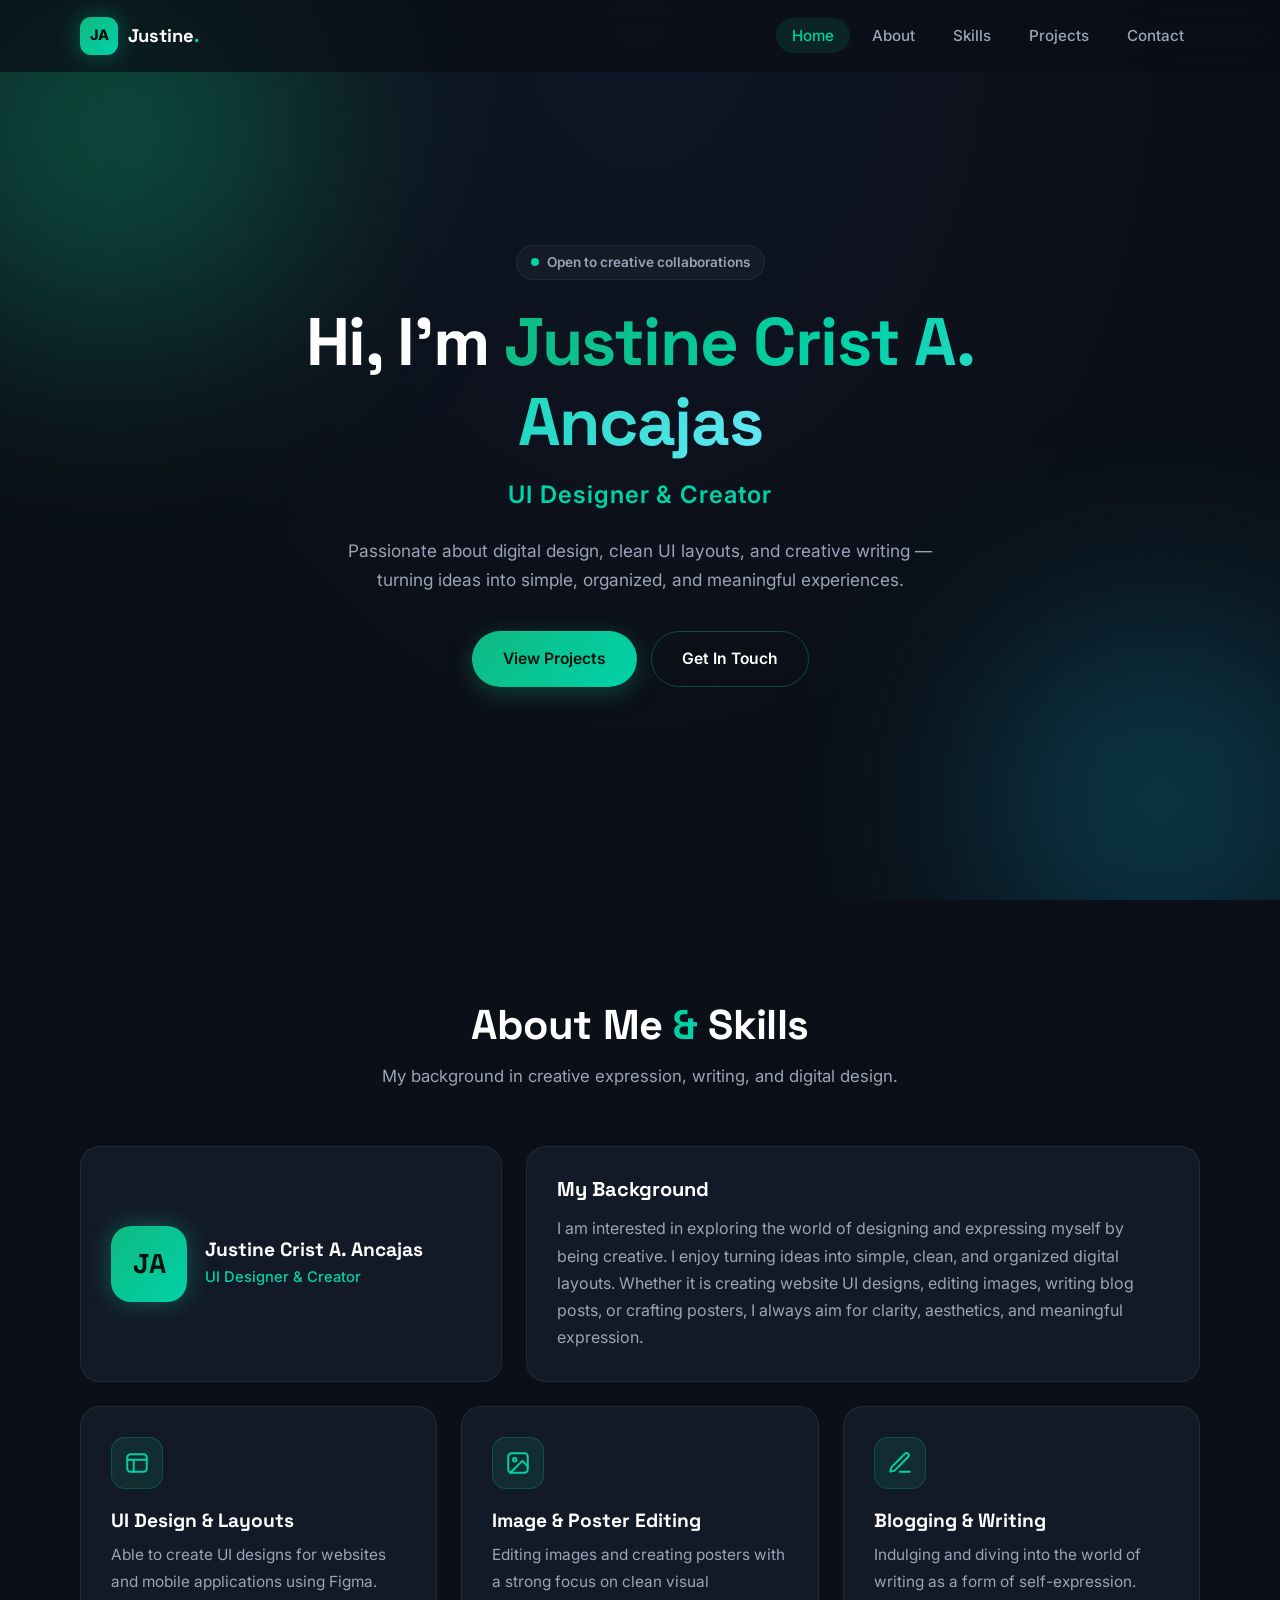
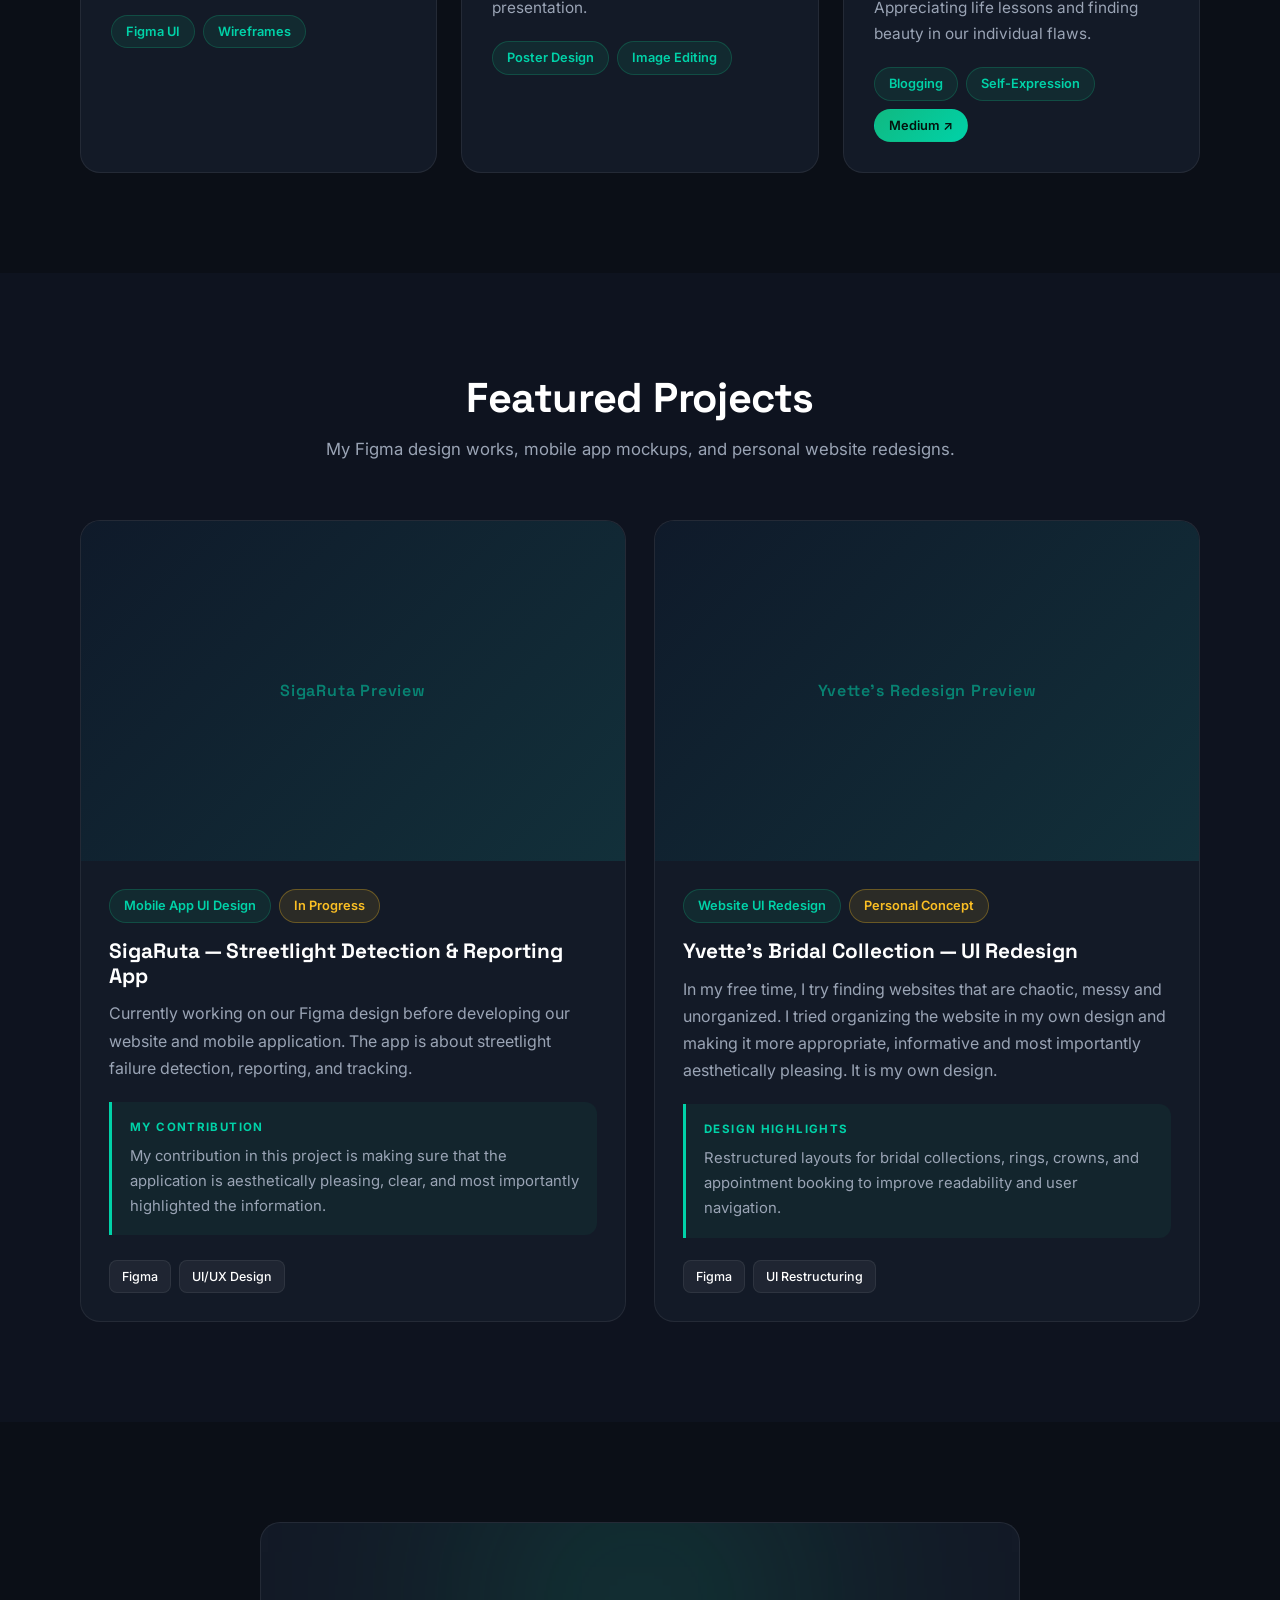
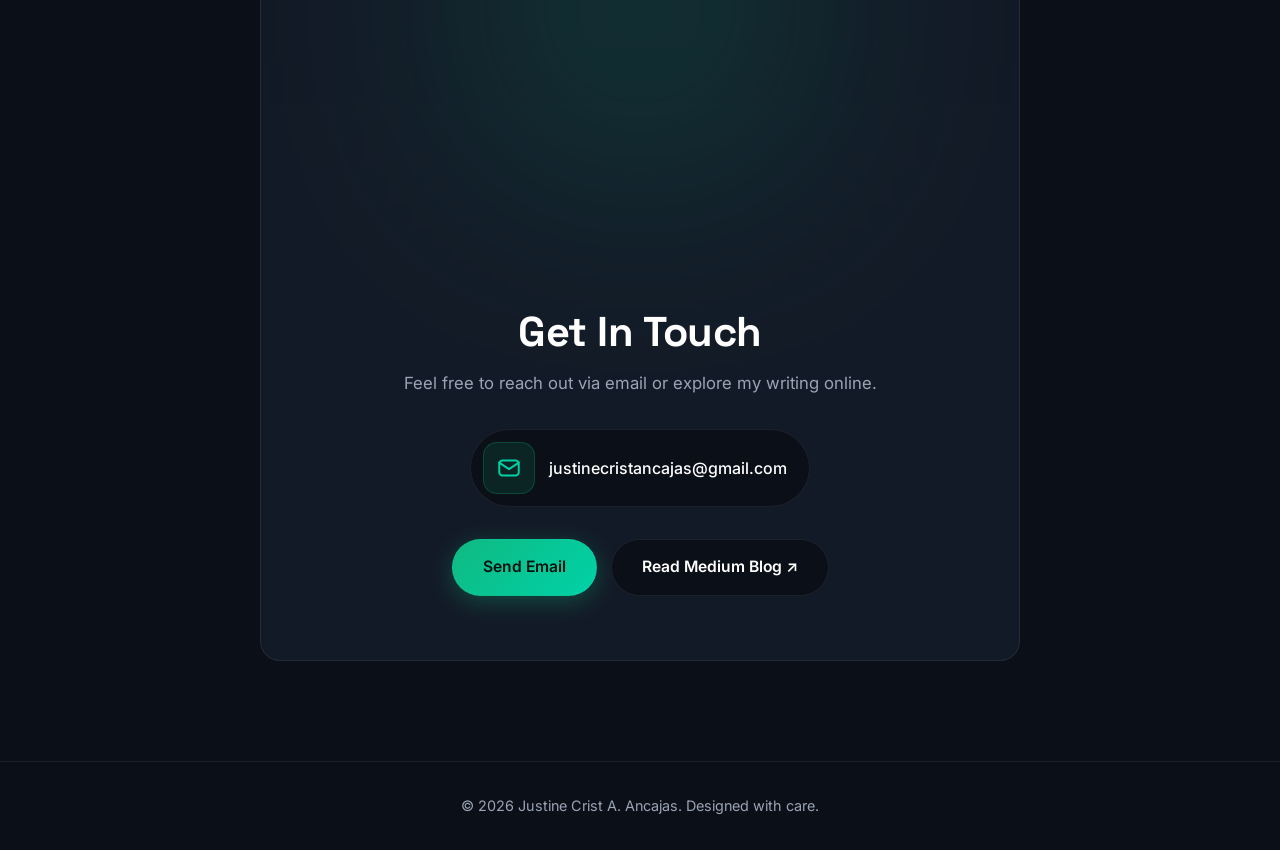
==== index.html @ 1bbfea83 "Add files via upload Initial portfolio upload" ====
<!DOCTYPE html>
<html lang="en">
<head>
  <meta charset="UTF-8" />
  <meta name="viewport" content="width=device-width, initial-scale=1.0" />
  <meta name="description" content="Justine Crist A. Ancajas — UI Designer & Creator. Portfolio of UI designs, poster editing, and creative writing." />
  <meta name="theme-color" content="#0b0f17" />
  <title>Justine Crist A. Ancajas | UI Designer & Creator</title>
  <link rel="preconnect" href="https://fonts.googleapis.com" />
  <link rel="preconnect" href="https://fonts.gstatic.com" crossorigin />
  <link href="https://fonts.googleapis.com/css2?family=Inter:wght@400;500;600;700;800&family=Space+Grotesk:wght@500;700&display=swap" rel="stylesheet" />
  <link rel="stylesheet" href="style.css" />
</head>
<body>

  <!-- ============ NAVIGATION ============ -->
  <header class="navbar" id="navbar">
    <div class="container nav-inner">
      <a href="#home" class="logo" aria-label="Go to home">
        <span class="logo-mark">JA</span>
        <span class="logo-text">Justine<span class="dot">.</span></span>
      </a>

      <button class="nav-toggle" id="navToggle" aria-label="Toggle navigation menu" aria-expanded="false" aria-controls="navMenu">
        <span class="bar"></span>
        <span class="bar"></span>
        <span class="bar"></span>
      </button>

      <nav class="nav-menu" id="navMenu" aria-label="Main navigation">
        <ul>
          <li><a href="#home" class="nav-link active">Home</a></li>
          <li><a href="#about" class="nav-link">About</a></li>
          <li><a href="#skills" class="nav-link">Skills</a></li>
          <li><a href="#projects" class="nav-link">Projects</a></li>
          <li><a href="#contact" class="nav-link">Contact</a></li>
        </ul>
      </nav>
    </div>
  </header>

  <main>

    <!-- ============ HERO ============ -->
    <section class="hero" id="home">
      <div class="hero-glow glow-1"></div>
      <div class="hero-glow glow-2"></div>
      <div class="container hero-inner">
        <span class="pill pill-outline"><span class="pulse"></span> Open to creative collaborations</span>
        <h1 class="hero-title">
          Hi, I'm <span class="gradient-text">Justine Crist A. Ancajas</span>
        </h1>
        <p class="hero-role">UI Designer &amp; Creator</p>
        <p class="hero-tagline">
          Passionate about digital design, clean UI layouts, and creative writing —
          turning ideas into simple, organized, and meaningful experiences.
        </p>
        <div class="hero-actions">
          <a href="#projects" class="btn btn-primary">View Projects</a>
          <a href="#contact" class="btn btn-secondary">Get In Touch</a>
        </div>
      </div>
    </section>

    <!-- ============ ABOUT & SKILLS ============ -->
    <section class="section" id="about">
      <div class="container">
        <div class="section-head">
          <h2 class="section-title">About Me <span class="amp">&amp;</span> Skills</h2>
          <p class="section-subtitle">My background in creative expression, writing, and digital design.</p>
        </div>

        <div class="about-grid">
          <div class="card profile-card">
            <div class="profile-top">
              <div class="avatar" aria-hidden="true">JA</div>
              <div>
                <h3 class="profile-name">Justine Crist A. Ancajas</h3>
                <p class="profile-role">UI Designer &amp; Creator</p>
              </div>
            </div>
          </div>

          <div class="card background-card">
            <h3 class="card-heading">My Background</h3>
            <p>
              I am interested in exploring the world of designing and expressing myself by being creative.
              I enjoy turning ideas into simple, clean, and organized digital layouts. Whether it is creating
              website UI designs, editing images, writing blog posts, or crafting posters, I always aim for
              clarity, aesthetics, and meaningful expression.
            </p>
          </div>
        </div>

        <div class="skills-grid" id="skills">
          <article class="card skill-card">
            <div class="icon-box" aria-hidden="true">
              <svg viewBox="0 0 24 24" fill="none" stroke="currentColor" stroke-width="1.8" stroke-linecap="round" stroke-linejoin="round"><rect x="3" y="4" width="18" height="16" rx="3"/><path d="M3 9h18M9 9v11"/></svg>
            </div>
            <h3>UI Design &amp; Layouts</h3>
            <p>Able to create UI designs for websites and mobile applications using Figma.</p>
            <div class="badges">
              <span class="pill">Figma UI</span>
              <span class="pill">Wireframes</span>
            </div>
          </article>

          <article class="card skill-card">
            <div class="icon-box" aria-hidden="true">
              <svg viewBox="0 0 24 24" fill="none" stroke="currentColor" stroke-width="1.8" stroke-linecap="round" stroke-linejoin="round"><rect x="3" y="3" width="18" height="18" rx="3"/><circle cx="9" cy="9" r="1.6"/><path d="M21 15l-5-5L5 21"/></svg>
            </div>
            <h3>Image &amp; Poster Editing</h3>
            <p>Editing images and creating posters with a strong focus on clean visual presentation.</p>
            <div class="badges">
              <span class="pill">Poster Design</span>
              <span class="pill">Image Editing</span>
            </div>
          </article>

          <article class="card skill-card">
            <div class="icon-box" aria-hidden="true">
              <svg viewBox="0 0 24 24" fill="none" stroke="currentColor" stroke-width="1.8" stroke-linecap="round" stroke-linejoin="round"><path d="M12 20h9"/><path d="M16.5 3.5a2.1 2.1 0 013 3L7 19l-4 1 1-4z"/></svg>
            </div>
            <h3>Blogging &amp; Writing</h3>
            <p>Indulging and diving into the world of writing as a form of self-expression. Appreciating life lessons and finding beauty in our individual flaws.</p>
            <div class="badges">
              <span class="pill">Blogging</span>
              <span class="pill">Self-Expression</span>
              <a href="https://medium.com/" target="_blank" rel="noopener noreferrer" class="pill pill-link">Medium ↗</a>
            </div>
          </article>
        </div>
      </div>
    </section>

    <!-- ============ PROJECTS ============ -->
    <section class="section" id="projects">
      <div class="container">
        <div class="section-head">
          <h2 class="section-title">Featured Projects</h2>
          <p class="section-subtitle">My Figma design works, mobile app mockups, and personal website redesigns.</p>
        </div>

        <div class="projects-grid">

          <article class="card project-card">
            <div class="project-image">
              <img src="C:/WEBSITE/images/siga.jpg" alt="SigaRuta streetlight detection and reporting app preview" loading="lazy" />
              <div class="image-fallback">SigaRuta Preview</div>
            </div>
            <div class="project-body">
              <div class="badges">
                <span class="pill">Mobile App UI Design</span>
                <span class="pill pill-status">In Progress</span>
              </div>
              <h3>SigaRuta — Streetlight Detection &amp; Reporting App</h3>
              <p>Currently working on our Figma design before developing our website and mobile application. The app is about streetlight failure detection, reporting, and tracking.</p>
              <div class="contribution">
                <span class="contribution-label">My Contribution</span>
                <p>My contribution in this project is making sure that the application is aesthetically pleasing, clear, and most importantly highlighted the information.</p>
              </div>
              <div class="tags">
                <span class="tag">Figma</span>
                <span class="tag">UI/UX Design</span>
              </div>
            </div>
          </article>

          <article class="card project-card">
            <div class="project-image">
              <img src="C:/WEBSITE/images/wed.jpg" alt="Yvette's Bridal Collection website redesign preview" loading="lazy" />
              <div class="image-fallback">Yvette's Redesign Preview</div>
            </div>
            <div class="project-body">
              <div class="badges">
                <span class="pill">Website UI Redesign</span>
                <span class="pill pill-status">Personal Concept</span>
              </div>
              <h3>Yvette's Bridal Collection — UI Redesign</h3>
              <p>In my free time, I try finding websites that are chaotic, messy and unorganized. I tried organizing the website in my own design and making it more appropriate, informative and most importantly aesthetically pleasing. It is my own design.</p>
              <div class="contribution">
                <span class="contribution-label">Design Highlights</span>
                <p>Restructured layouts for bridal collections, rings, crowns, and appointment booking to improve readability and user navigation.</p>
              </div>
              <div class="tags">
                <span class="tag">Figma</span>
                <span class="tag">UI Restructuring</span>
              </div>
            </div>
          </article>

        </div>
      </div>
    </section>

    <!-- ============ CONTACT ============ -->
    <section class="section" id="contact">
      <div class="container">
        <div class="card contact-card">
          <div class="contact-glow"></div>
          <h2 class="section-title">Get In Touch</h2>
          <p class="section-subtitle">Feel free to reach out via email or explore my writing online.</p>

          <div class="mail-row">
            <div class="icon-box" aria-hidden="true">
              <svg viewBox="0 0 24 24" fill="none" stroke="currentColor" stroke-width="1.8" stroke-linecap="round" stroke-linejoin="round"><rect x="3" y="5" width="18" height="14" rx="3"/><path d="M3 7l9 6 9-6"/></svg>
            </div>
            <a href="mailto:justinecristancajas@gmail.com" class="mail-address">justinecristancajas@gmail.com</a>
          </div>

          <div class="hero-actions center">
            <a href="mailto:justinecristancajas@gmail.com" class="btn btn-primary">Send Email</a>
            <a href="https://medium.com/" target="_blank" rel="noopener noreferrer" class="btn btn-dark">Read Medium Blog ↗</a>
          </div>
        </div>
      </div>
    </section>

  </main>

  <footer class="footer">
    <div class="container">
      <p>&copy; <span id="year">2026</span> Justine Crist A. Ancajas. Designed with care.</p>
    </div>
  </footer>

  <script src="script.js"></script>
</body>
</html>
---- style.css ----
/* ============ TOKENS ============ */
:root {
  --bg: #0b0f17;
  --bg-alt: #0e131f;
  --card: #131a27;
  --card-hover: #161f30;
  --border: rgba(255, 255, 255, 0.07);
  --border-strong: rgba(16, 185, 129, 0.35);
  --text: #ffffff;
  --muted: #9aa4b5;
  --accent: #10b981;
  --accent-2: #00d2a8;
  --glow: 0 0 24px rgba(0, 210, 168, 0.35);
  --radius: 20px;
  --radius-sm: 12px;
  --nav-h: 72px;
}

/* ============ RESET ============ */
*, *::before, *::after { box-sizing: border-box; }
html { scroll-behavior: smooth; scroll-padding-top: var(--nav-h); }
body {
  margin: 0;
  font-family: "Inter", system-ui, -apple-system, "Segoe UI", sans-serif;
  background: var(--bg);
  color: var(--muted);
  line-height: 1.7;
  -webkit-font-smoothing: antialiased;
  overflow-x: hidden;
}
img { max-width: 100%; display: block; }
a { color: inherit; text-decoration: none; }
ul { list-style: none; margin: 0; padding: 0; }
h1, h2, h3 { color: var(--text); line-height: 1.2; margin: 0; font-family: "Space Grotesk", "Inter", sans-serif; }
p { margin: 0; }
:focus-visible { outline: 2px solid var(--accent-2); outline-offset: 3px; border-radius: 6px; }

.container { width: min(1120px, 92%); margin-inline: auto; }

/* ============ NAVBAR ============ */
.navbar {
  position: fixed; top: 0; left: 0; right: 0;
  height: var(--nav-h);
  z-index: 100;
  background: rgba(11, 15, 23, 0.72);
  backdrop-filter: blur(14px);
  -webkit-backdrop-filter: blur(14px);
  border-bottom: 1px solid transparent;
  transition: border-color 0.3s, background 0.3s;
}
.navbar.scrolled { border-color: var(--border); background: rgba(11, 15, 23, 0.92); }
.nav-inner { height: 100%; display: flex; align-items: center; justify-content: space-between; }

.logo { display: flex; align-items: center; gap: 10px; font-weight: 700; color: var(--text); }
.logo-mark {
  display: grid; place-items: center;
  width: 38px; height: 38px;
  border-radius: 11px;
  background: linear-gradient(135deg, var(--accent), var(--accent-2));
  color: #04120d; font-weight: 800; font-size: 0.9rem;
  box-shadow: var(--glow);
}
.logo-text { font-family: "Space Grotesk", sans-serif; font-size: 1.15rem; }
.logo-text .dot { color: var(--accent-2); }

.nav-menu ul { display: flex; gap: 6px; }
.nav-link {
  position: relative;
  padding: 8px 16px;
  border-radius: 999px;
  font-size: 0.95rem; font-weight: 500;
  color: var(--muted);
  transition: color 0.25s, background 0.25s;
}
.nav-link:hover { color: var(--text); background: rgba(255, 255, 255, 0.05); }
.nav-link.active { color: var(--accent-2); background: rgba(16, 185, 129, 0.12); }

.nav-toggle {
  display: none;
  width: 44px; height: 44px;
  background: var(--card);
  border: 1px solid var(--border);
  border-radius: 12px;
  cursor: pointer;
  flex-direction: column; align-items: center; justify-content: center; gap: 5px;
}
.nav-toggle .bar {
  width: 20px; height: 2px; background: var(--text); border-radius: 2px;
  transition: transform 0.3s, opacity 0.3s;
}
.nav-toggle.open .bar:nth-child(1) { transform: translateY(7px) rotate(45deg); }
.nav-toggle.open .bar:nth-child(2) { opacity: 0; }
.nav-toggle.open .bar:nth-child(3) { transform: translateY(-7px) rotate(-45deg); }

/* ============ HERO ============ */
.hero {
  position: relative;
  min-height: 100vh;
  display: flex; align-items: center;
  padding: calc(var(--nav-h) + 40px) 0 80px;
  overflow: hidden;
  background:
    radial-gradient(ellipse at top, #0f1626 0%, var(--bg) 60%);
}
.hero-glow { position: absolute; border-radius: 50%; filter: blur(110px); opacity: 0.35; pointer-events: none; }
.glow-1 { width: 420px; height: 420px; background: var(--accent); top: -80px; left: -100px; animation: float 9s ease-in-out infinite; }
.glow-2 { width: 360px; height: 360px; background: #0891b2; bottom: -80px; right: -60px; animation: float 11s ease-in-out infinite reverse; }
@keyframes float { 50% { transform: translateY(30px) translateX(20px); } }

.hero-inner { position: relative; text-align: center; max-width: 820px; }
.hero-title { font-size: clamp(2.2rem, 6vw, 4.2rem); font-weight: 700; margin: 22px 0 12px; letter-spacing: -0.02em; }
.gradient-text {
  background: linear-gradient(120deg, var(--accent), var(--accent-2), #67e8f9);
  -webkit-background-clip: text; background-clip: text;
  -webkit-text-fill-color: transparent; color: transparent;
}
.hero-role { font-size: clamp(1.1rem, 2.5vw, 1.5rem); color: var(--accent-2); font-weight: 600; letter-spacing: 0.04em; }
.hero-tagline { max-width: 620px; margin: 20px auto 0; font-size: 1.08rem; }
.hero-actions { display: flex; flex-wrap: wrap; gap: 14px; justify-content: center; margin-top: 36px; }

/* ============ PILLS / BUTTONS ============ */
.pill {
  display: inline-flex; align-items: center; gap: 8px;
  padding: 5px 14px;
  border-radius: 999px;
  font-size: 0.8rem; font-weight: 600;
  color: var(--accent-2);
  background: rgba(16, 185, 129, 0.1);
  border: 1px solid rgba(16, 185, 129, 0.25);
  transition: background 0.25s, transform 0.25s, border-color 0.25s;
}
.pill:hover { background: rgba(16, 185, 129, 0.18); transform: translateY(-2px); }
.pill-outline { background: rgba(255, 255, 255, 0.03); border-color: var(--border); color: var(--muted); font-size: 0.85rem; }
.pill-status { color: #fbbf24; background: rgba(251, 191, 36, 0.1); border-color: rgba(251, 191, 36, 0.3); }
.pill-link { cursor: pointer; background: linear-gradient(135deg, var(--accent), var(--accent-2)); color: #04120d; border-color: transparent; }
.pill-link:hover { box-shadow: var(--glow); background: linear-gradient(135deg, var(--accent), var(--accent-2)); }

.pulse { width: 8px; height: 8px; border-radius: 50%; background: var(--accent-2); box-shadow: 0 0 0 0 rgba(0, 210, 168, 0.7); animation: pulse 2s infinite; }
@keyframes pulse { 70% { box-shadow: 0 0 0 10px rgba(0, 210, 168, 0); } 100% { box-shadow: 0 0 0 0 rgba(0, 210, 168, 0); } }

.btn {
  display: inline-flex; align-items: center; justify-content: center;
  padding: 14px 30px;
  border-radius: 999px;
  font-weight: 600; font-size: 0.98rem;
  border: 1px solid transparent;
  cursor: pointer;
  transition: transform 0.25s, box-shadow 0.25s, background 0.25s, border-color 0.25s;
}
.btn:hover { transform: translateY(-3px); }
.btn-primary { background: linear-gradient(135deg, var(--accent), var(--accent-2)); color: #04120d; box-shadow: 0 6px 24px rgba(16, 185, 129, 0.3); }
.btn-primary:hover { box-shadow: 0 8px 32px rgba(0, 210, 168, 0.55); }
.btn-secondary { background: transparent; color: var(--text); border-color: var(--border-strong); }
.btn-secondary:hover { background: rgba(16, 185, 129, 0.1); }
.btn-dark { background: var(--bg); color: var(--text); border-color: var(--border); }
.btn-dark:hover { border-color: var(--border-strong); background: #0d1320; }

/* ============ SECTIONS ============ */
.section { padding: 100px 0; position: relative; }
#projects { background: var(--bg-alt); }
.section-head { text-align: center; margin-bottom: 56px; }
.section-title { font-size: clamp(1.8rem, 4vw, 2.6rem); font-weight: 700; letter-spacing: -0.01em; }
.section-title .amp { color: var(--accent-2); }
.section-subtitle { margin-top: 12px; font-size: 1.05rem; }

/* ============ CARDS ============ */
.card {
  background: var(--card);
  border: 1px solid var(--border);
  border-radius: var(--radius);
  padding: 30px;
  transition: transform 0.35s ease, border-color 0.35s, box-shadow 0.35s, background 0.35s;
}
.card:hover {
  transform: translateY(-6px);
  border-color: var(--border-strong);
  background: var(--card-hover);
  box-shadow: 0 18px 40px rgba(0, 0, 0, 0.35), 0 0 30px rgba(16, 185, 129, 0.08);
}

.icon-box {
  display: grid; place-items: center;
  width: 52px; height: 52px;
  border-radius: 14px;
  background: rgba(16, 185, 129, 0.12);
  color: var(--accent-2);
  border: 1px solid rgba(16, 185, 129, 0.25);
  flex-shrink: 0;
}
.icon-box svg { width: 26px; height: 26px; }

/* About */
.about-grid { display: grid; grid-template-columns: 1fr 1.6fr; gap: 24px; margin-bottom: 24px; }
.profile-card { display: flex; align-items: center; }
.profile-top { display: flex; align-items: center; gap: 18px; }
.avatar {
  display: grid; place-items: center;
  width: 76px; height: 76px;
  border-radius: 20px;
  background: linear-gradient(135deg, var(--accent), var(--accent-2));
  color: #04120d;
  font-family: "Space Grotesk", sans-serif; font-weight: 800; font-size: 1.7rem;
  box-shadow: var(--glow);
  flex-shrink: 0;
}
.profile-name { font-size: 1.2rem; }
.profile-role { color: var(--accent-2); font-size: 0.92rem; font-weight: 500; margin-top: 4px; }
.card-heading { font-size: 1.25rem; margin-bottom: 14px; }

/* Skills */
.skills-grid { display: grid; grid-template-columns: repeat(3, 1fr); gap: 24px; }
.skill-card h3 { font-size: 1.2rem; margin: 20px 0 10px; }
.skill-card p { font-size: 0.96rem; }
.badges { display: flex; flex-wrap: wrap; gap: 8px; margin-top: 20px; }

/* Projects */
.projects-grid { display: grid; grid-template-columns: repeat(2, 1fr); gap: 28px; }
.project-card { padding: 0; overflow: hidden; display: flex; flex-direction: column; }
.project-image {
  position: relative;
  aspect-ratio: 16 / 10;
  background: linear-gradient(135deg, #0f1a2a, #12303a);
  overflow: hidden;
}
.project-image img { position: absolute; inset: 0; width: 100%; height: 100%; object-fit: cover; transition: transform 0.6s ease; z-index: 1; }
.project-card:hover .project-image img { transform: scale(1.06); }
.image-fallback {
  position: absolute; inset: 0;
  display: grid; place-items: center;
  color: rgba(0, 210, 168, 0.55);
  font-family: "Space Grotesk", sans-serif; font-weight: 600; letter-spacing: 0.05em;
}
.project-image img.broken { display: none; }
.project-body { padding: 28px; display: flex; flex-direction: column; flex: 1; }
.project-body .badges { margin: 0 0 16px; }
.project-body h3 { font-size: 1.3rem; margin-bottom: 12px; }
.contribution {
  margin-top: 20px;
  padding: 16px 18px;
  border-left: 3px solid var(--accent-2);
  background: rgba(16, 185, 129, 0.07);
  border-radius: 0 var(--radius-sm) var(--radius-sm) 0;
  font-size: 0.93rem;
}
.contribution-label { display: block; color: var(--accent-2); font-size: 0.72rem; font-weight: 700; letter-spacing: 0.12em; text-transform: uppercase; margin-bottom: 6px; }
.tags { display: flex; flex-wrap: wrap; gap: 8px; margin-top: auto; padding-top: 22px; }
.tag {
  padding: 5px 12px; border-radius: 8px;
  font-size: 0.78rem; font-weight: 500; color: var(--text);
  background: rgba(255, 255, 255, 0.05);
  border: 1px solid var(--border);
}

/* Contact */
.contact-card { position: relative; overflow: hidden; text-align: center; padding: 64px 28px; max-width: 760px; margin: 0 auto; }
.contact-card:hover { transform: none; }
.contact-glow { position: absolute; width: 320px; height: 320px; top: -140px; left: 50%; transform: translateX(-50%); background: var(--accent); filter: blur(120px); opacity: 0.18; pointer-events: none; }
.contact-card > * { position: relative; }
.mail-row { display: inline-flex; align-items: center; gap: 14px; margin-top: 32px; padding: 12px 22px 12px 12px; border-radius: 999px; background: var(--bg); border: 1px solid var(--border); max-width: 100%; }
.mail-address { color: var(--text); font-weight: 500; word-break: break-all; transition: color 0.25s; }
.mail-address:hover { color: var(--accent-2); }
.hero-actions.center { margin-top: 32px; }

/* Footer */
.footer { padding: 32px 0; text-align: center; font-size: 0.9rem; border-top: 1px solid var(--border); }

/* ============ REVEAL ANIMATION ============ */
.reveal { opacity: 0; transform: translateY(28px); transition: opacity 0.7s ease, transform 0.7s ease; }
.reveal.visible { opacity: 1; transform: none; }

/* ============ RESPONSIVE ============ */
@media (max-width: 960px) {
  .skills-grid { grid-template-columns: 1fr; }
  .about-grid { grid-template-columns: 1fr; }
  .projects-grid { grid-template-columns: 1fr; }
}

@media (max-width: 760px) {
  .nav-toggle { display: flex; }
  .nav-menu {
    position: absolute; top: var(--nav-h); left: 0; right: 0;
    background: rgba(11, 15, 23, 0.98);
    border-bottom: 1px solid var(--border);
    max-height: 0; overflow: hidden;
    transition: max-height 0.4s ease;
  }
  .nav-menu.open { max-height: 380px; }
  .nav-menu ul { flex-direction: column; padding: 16px 4%; gap: 4px; }
  .nav-link { display: block; padding: 14px 18px; border-radius: 12px; }
  .section { padding: 72px 0; }
  .card { padding: 24px; }
  .project-card { padding: 0; }
  .btn { width: 100%; max-width: 320px; }
  .mail-row { border-radius: 20px; padding: 12px; }
}

@media (prefers-reduced-motion: reduce) {
  *, *::before, *::after { animation: none !important; transition: none !important; scroll-behavior: auto !important; }
  .reveal { opacity: 1; transform: none; }
}
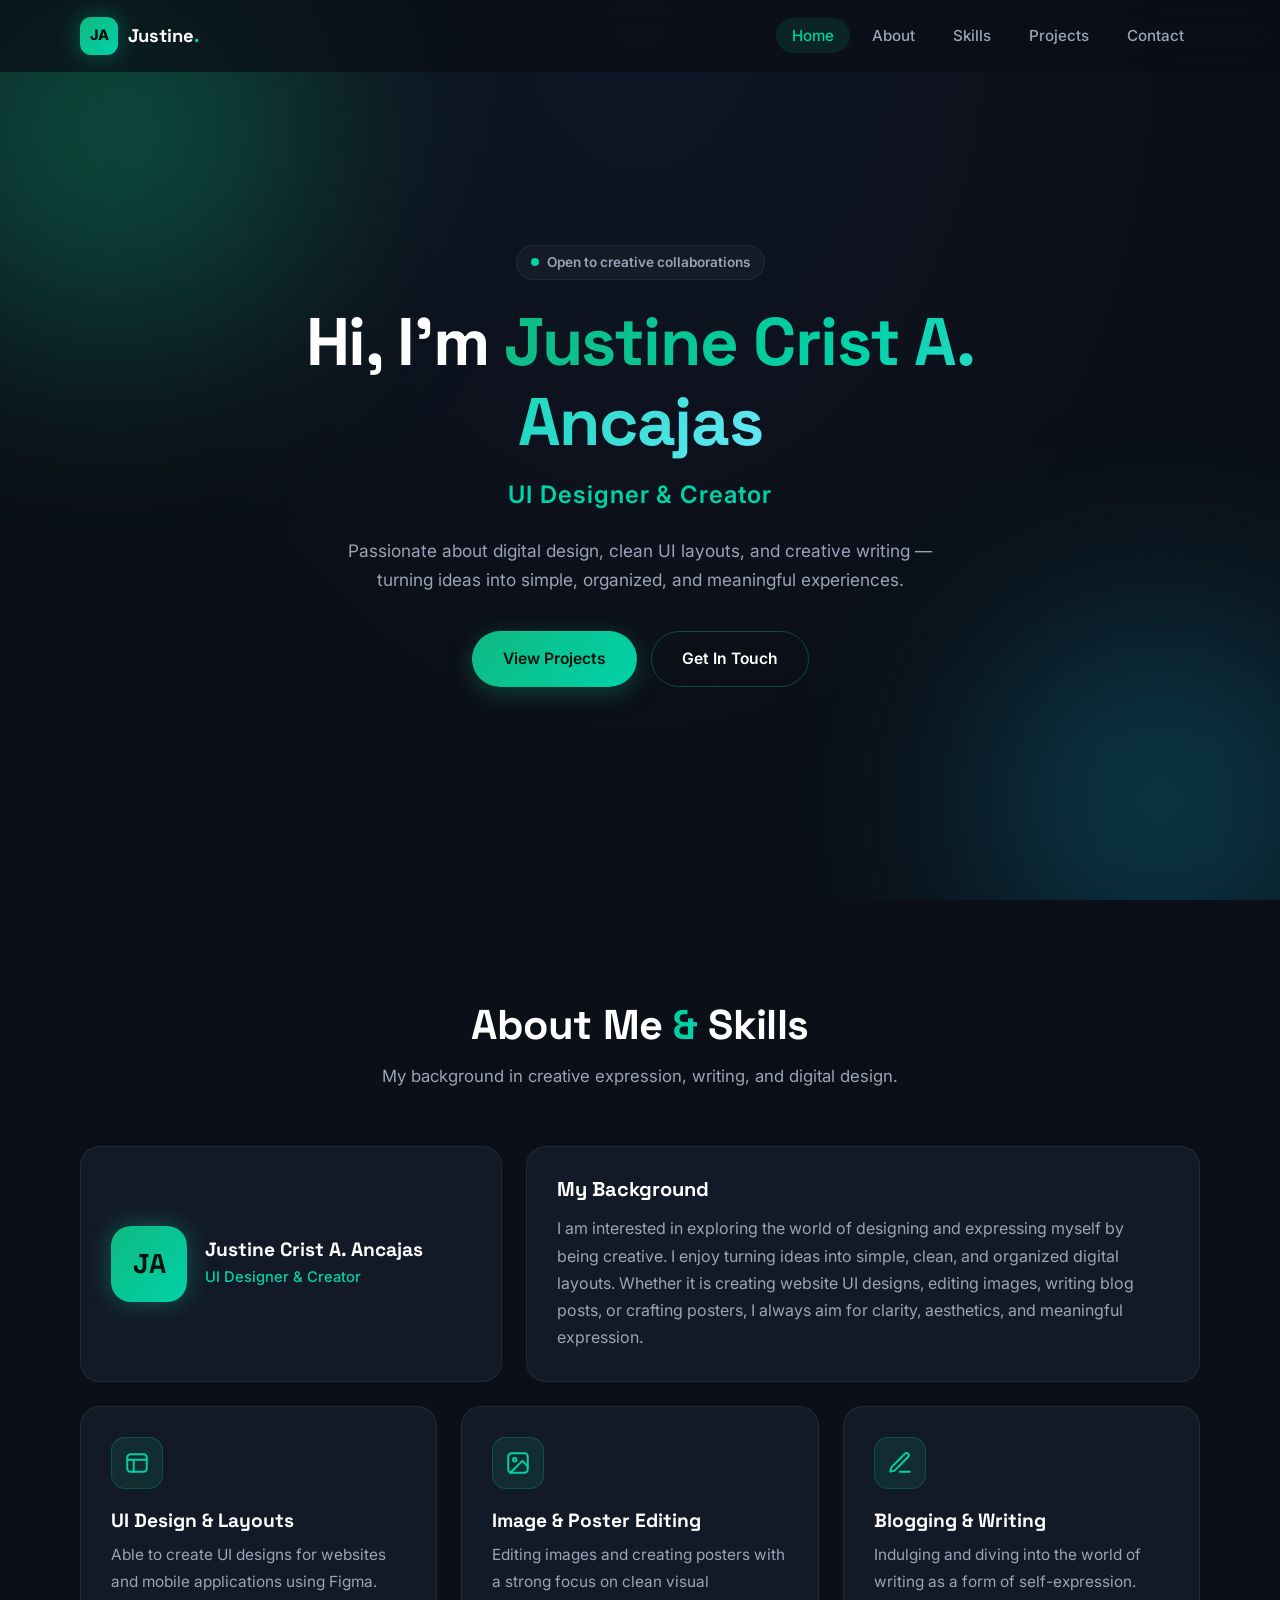
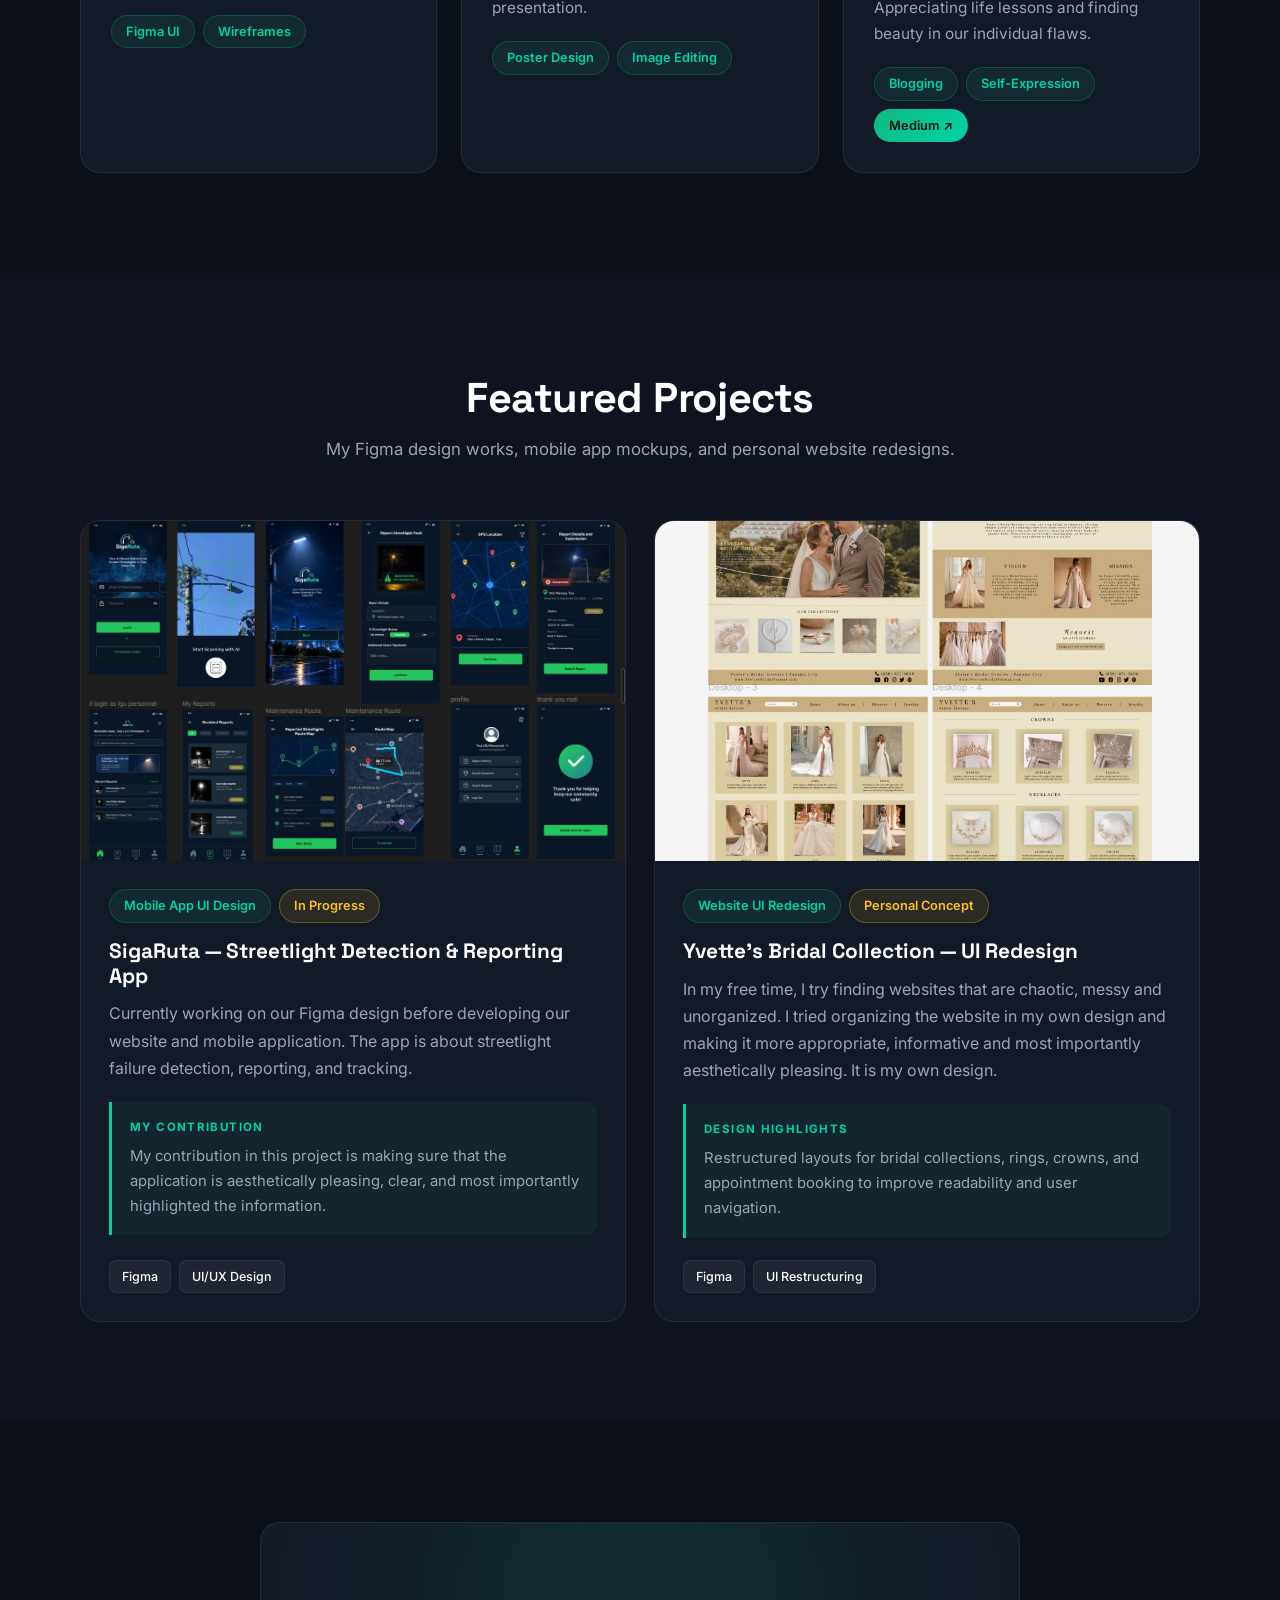
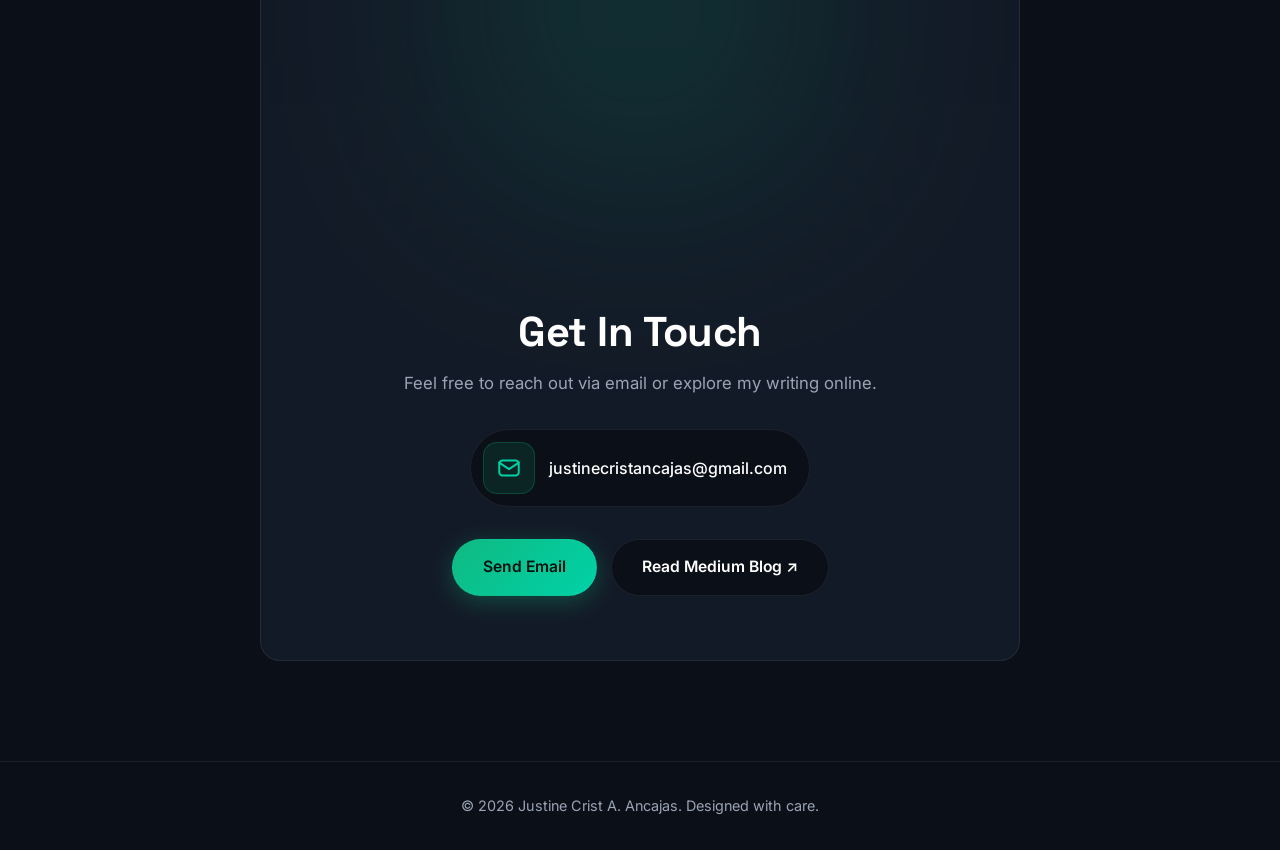
==== commit 35686591: "Update index.html" ====
--- a/index.html
+++ b/index.html
@@ -145,7 +145,7 @@
 
           <article class="card project-card">
             <div class="project-image">
-              <img src="C:/WEBSITE/images/siga.jpg" alt="SigaRuta streetlight detection and reporting app preview" loading="lazy" />
+              <img src="images/siga.jpg" alt="SigaRuta streetlight detection and reporting app preview" loading="lazy" />
               <div class="image-fallback">SigaRuta Preview</div>
             </div>
             <div class="project-body">
@@ -168,7 +168,7 @@
 
           <article class="card project-card">
             <div class="project-image">
-              <img src="C:/WEBSITE/images/wed.jpg" alt="Yvette's Bridal Collection website redesign preview" loading="lazy" />
+              <img src="images/wed.jpg" alt="Yvette's Bridal Collection website redesign preview" loading="lazy" />
               <div class="image-fallback">Yvette's Redesign Preview</div>
             </div>
             <div class="project-body">
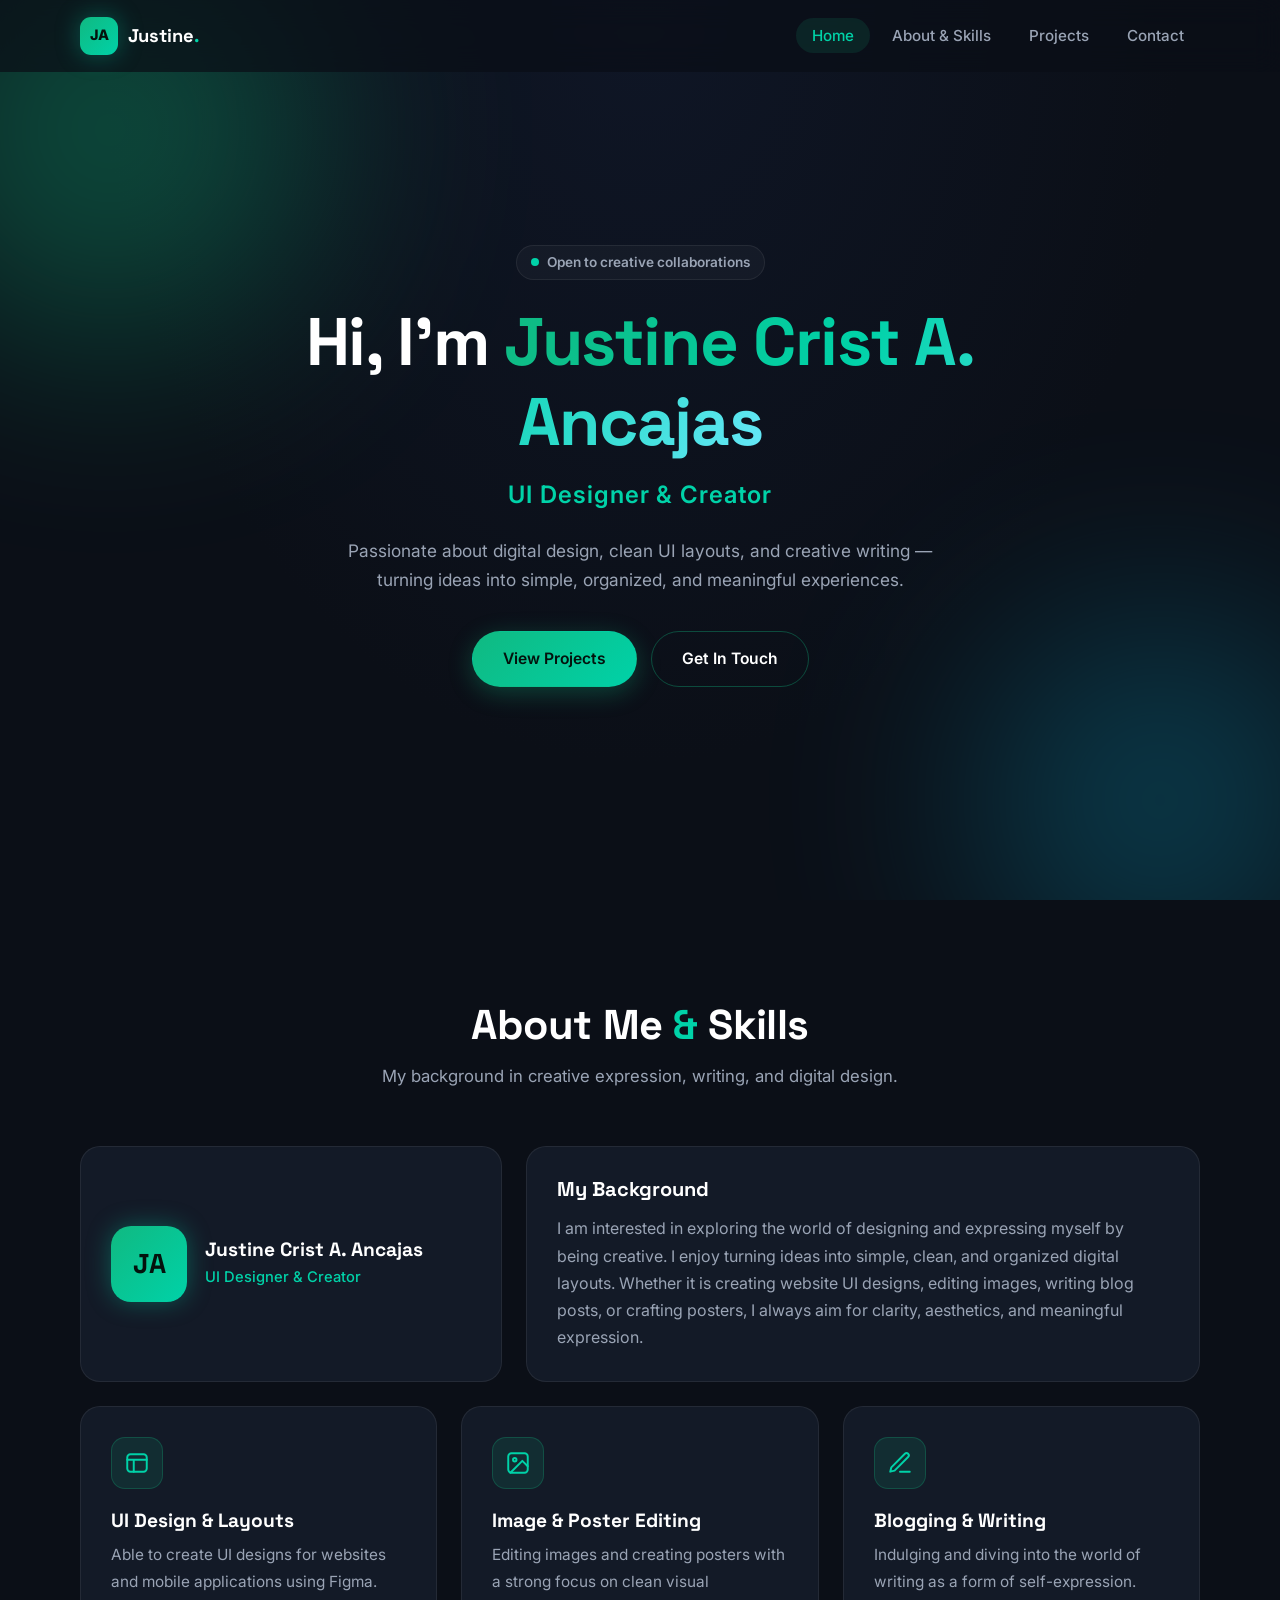
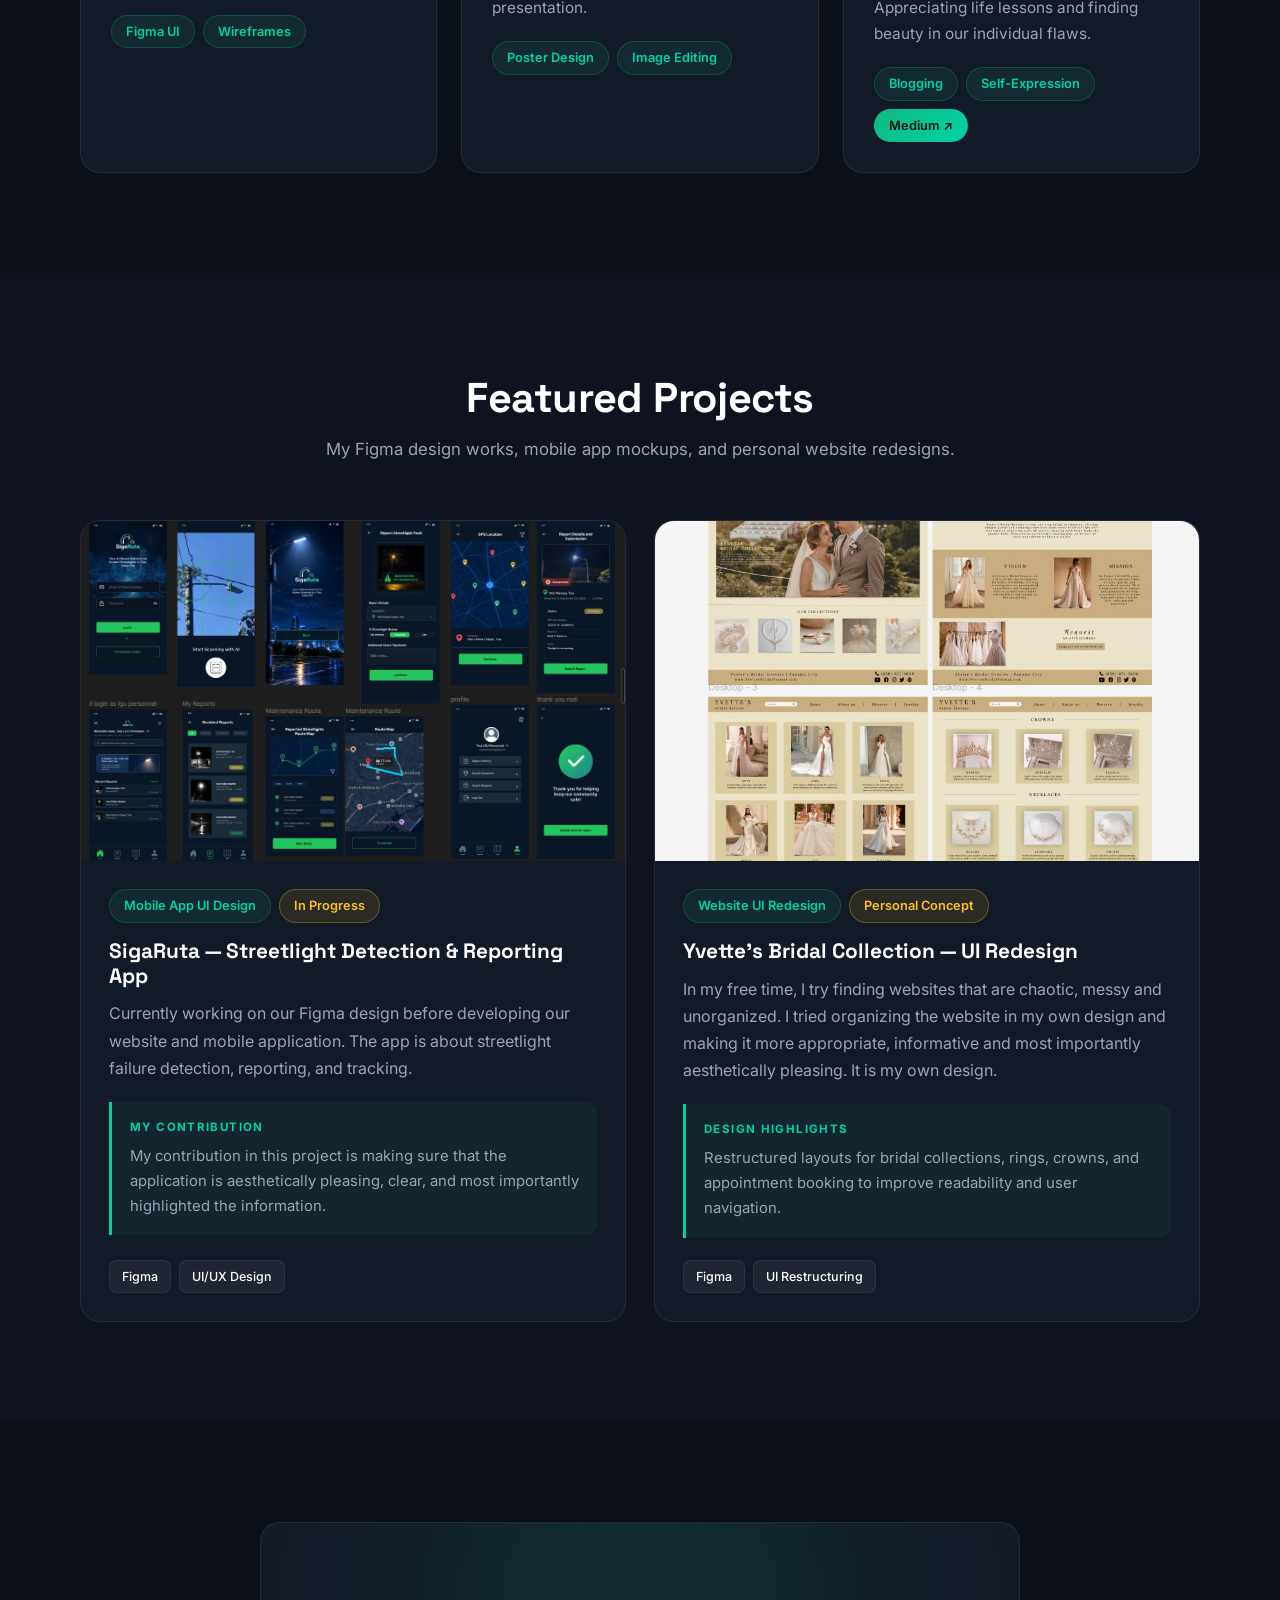
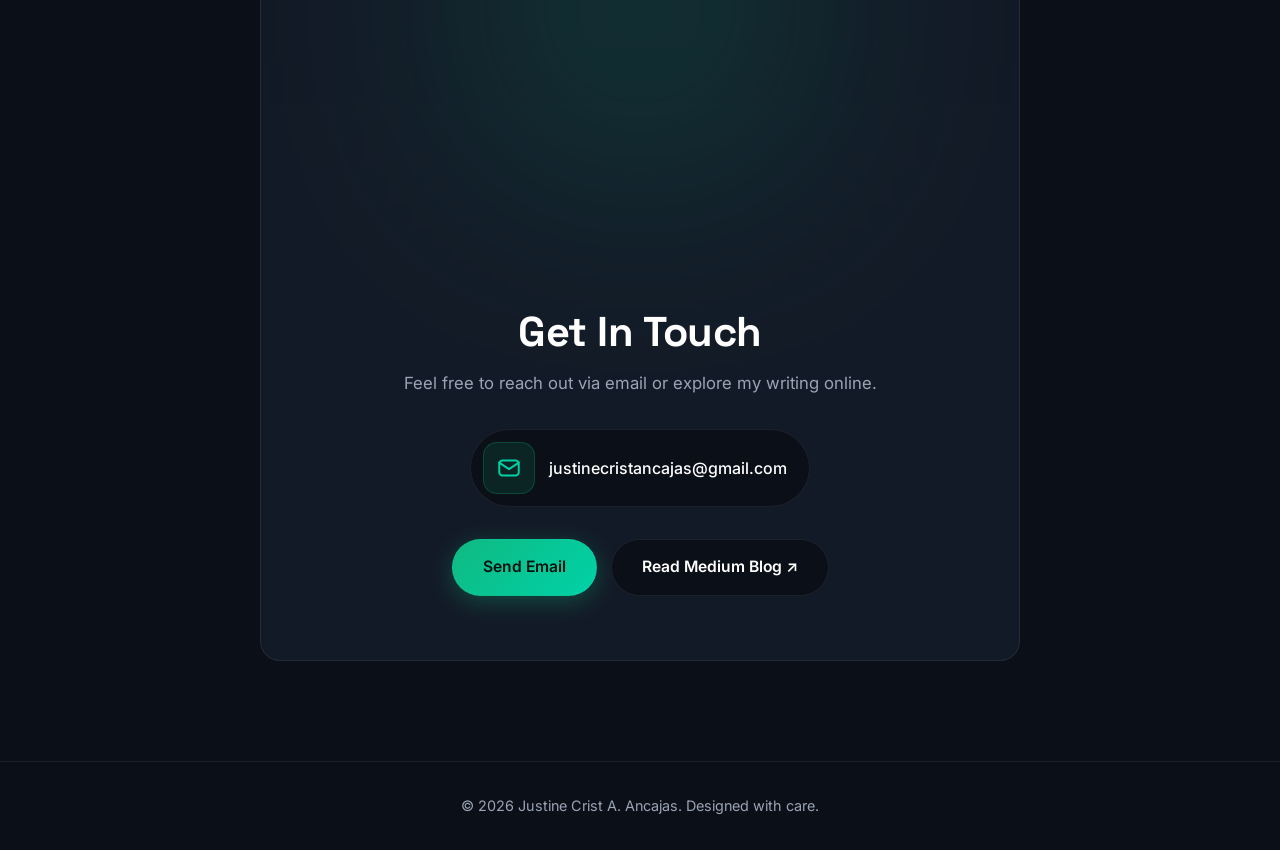
==== commit 31e64672: "Update index.html" ====
--- a/index.html
+++ b/index.html
@@ -30,8 +30,7 @@
       <nav class="nav-menu" id="navMenu" aria-label="Main navigation">
         <ul>
           <li><a href="#home" class="nav-link active">Home</a></li>
-          <li><a href="#about" class="nav-link">About</a></li>
-          <li><a href="#skills" class="nav-link">Skills</a></li>
+          <li><a href="#about" class="nav-link">About &amp; Skills</a></li>
           <li><a href="#projects" class="nav-link">Projects</a></li>
           <li><a href="#contact" class="nav-link">Contact</a></li>
         </ul>
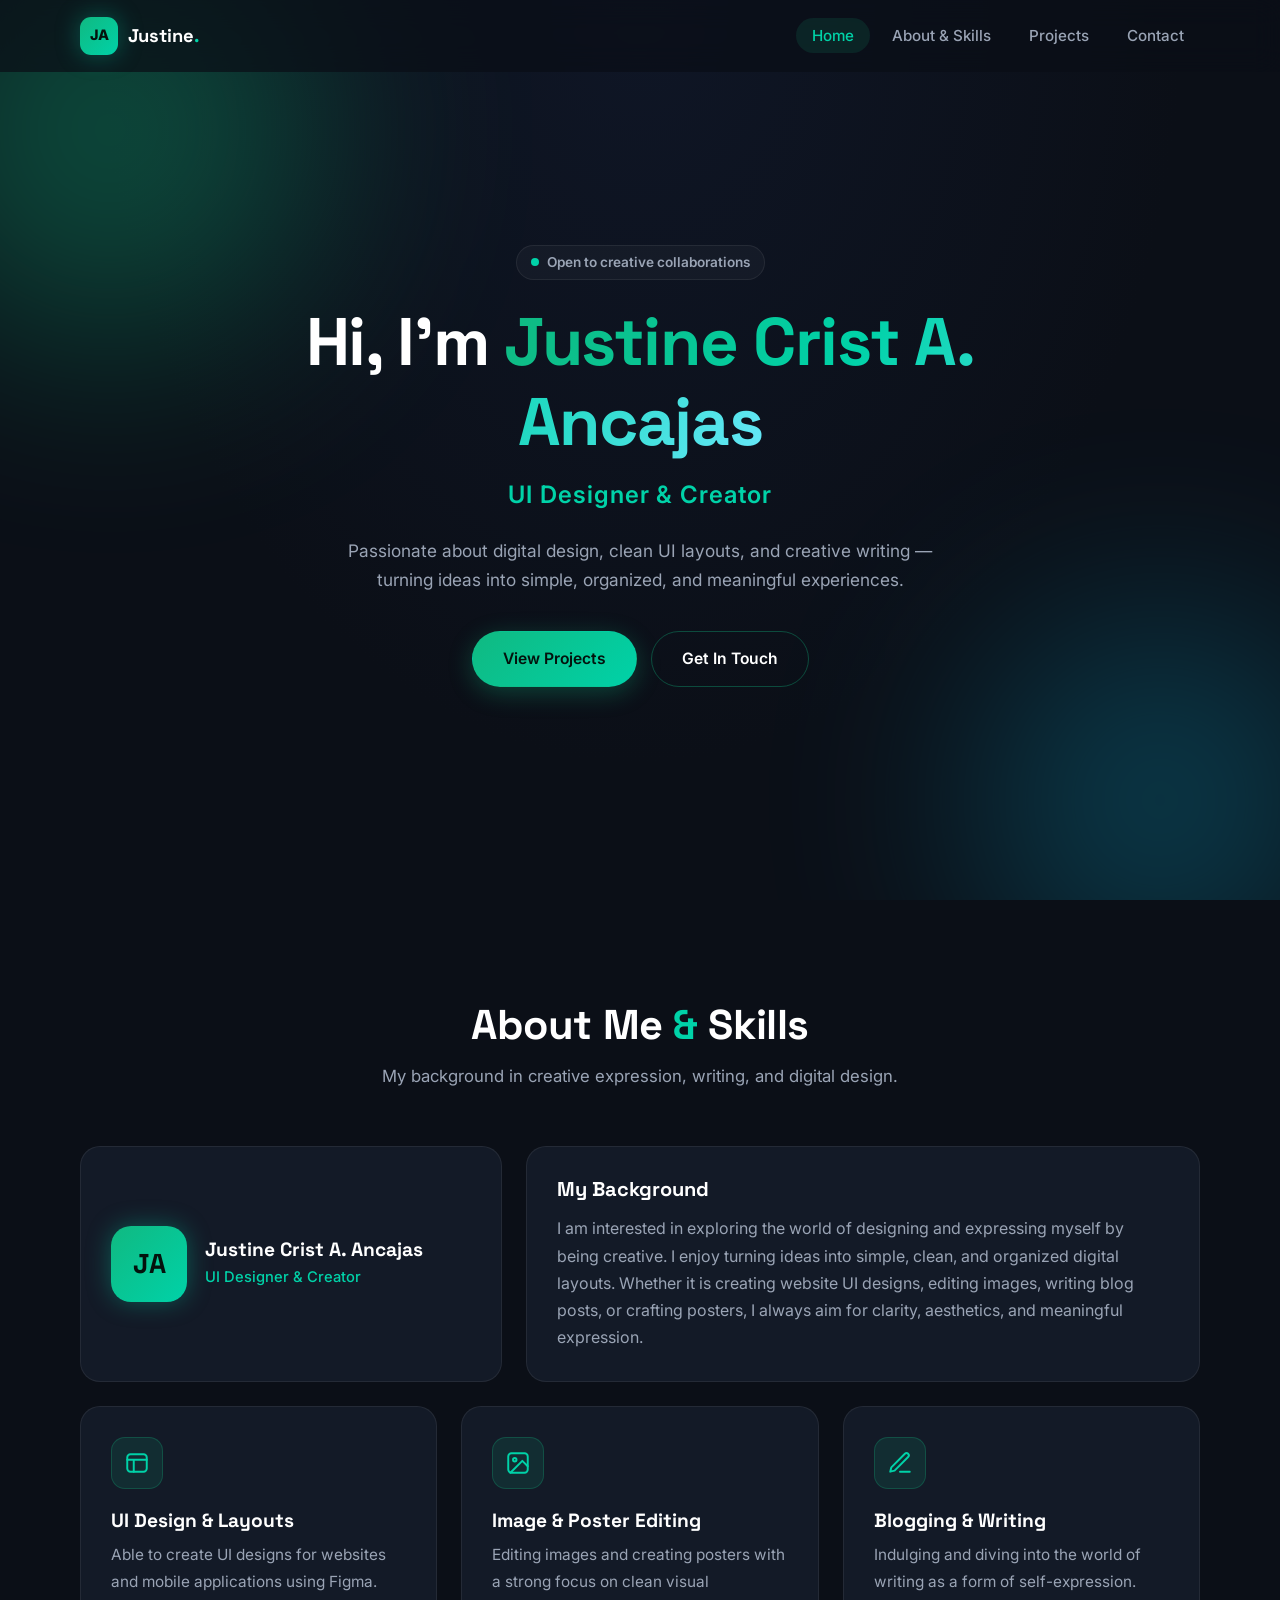
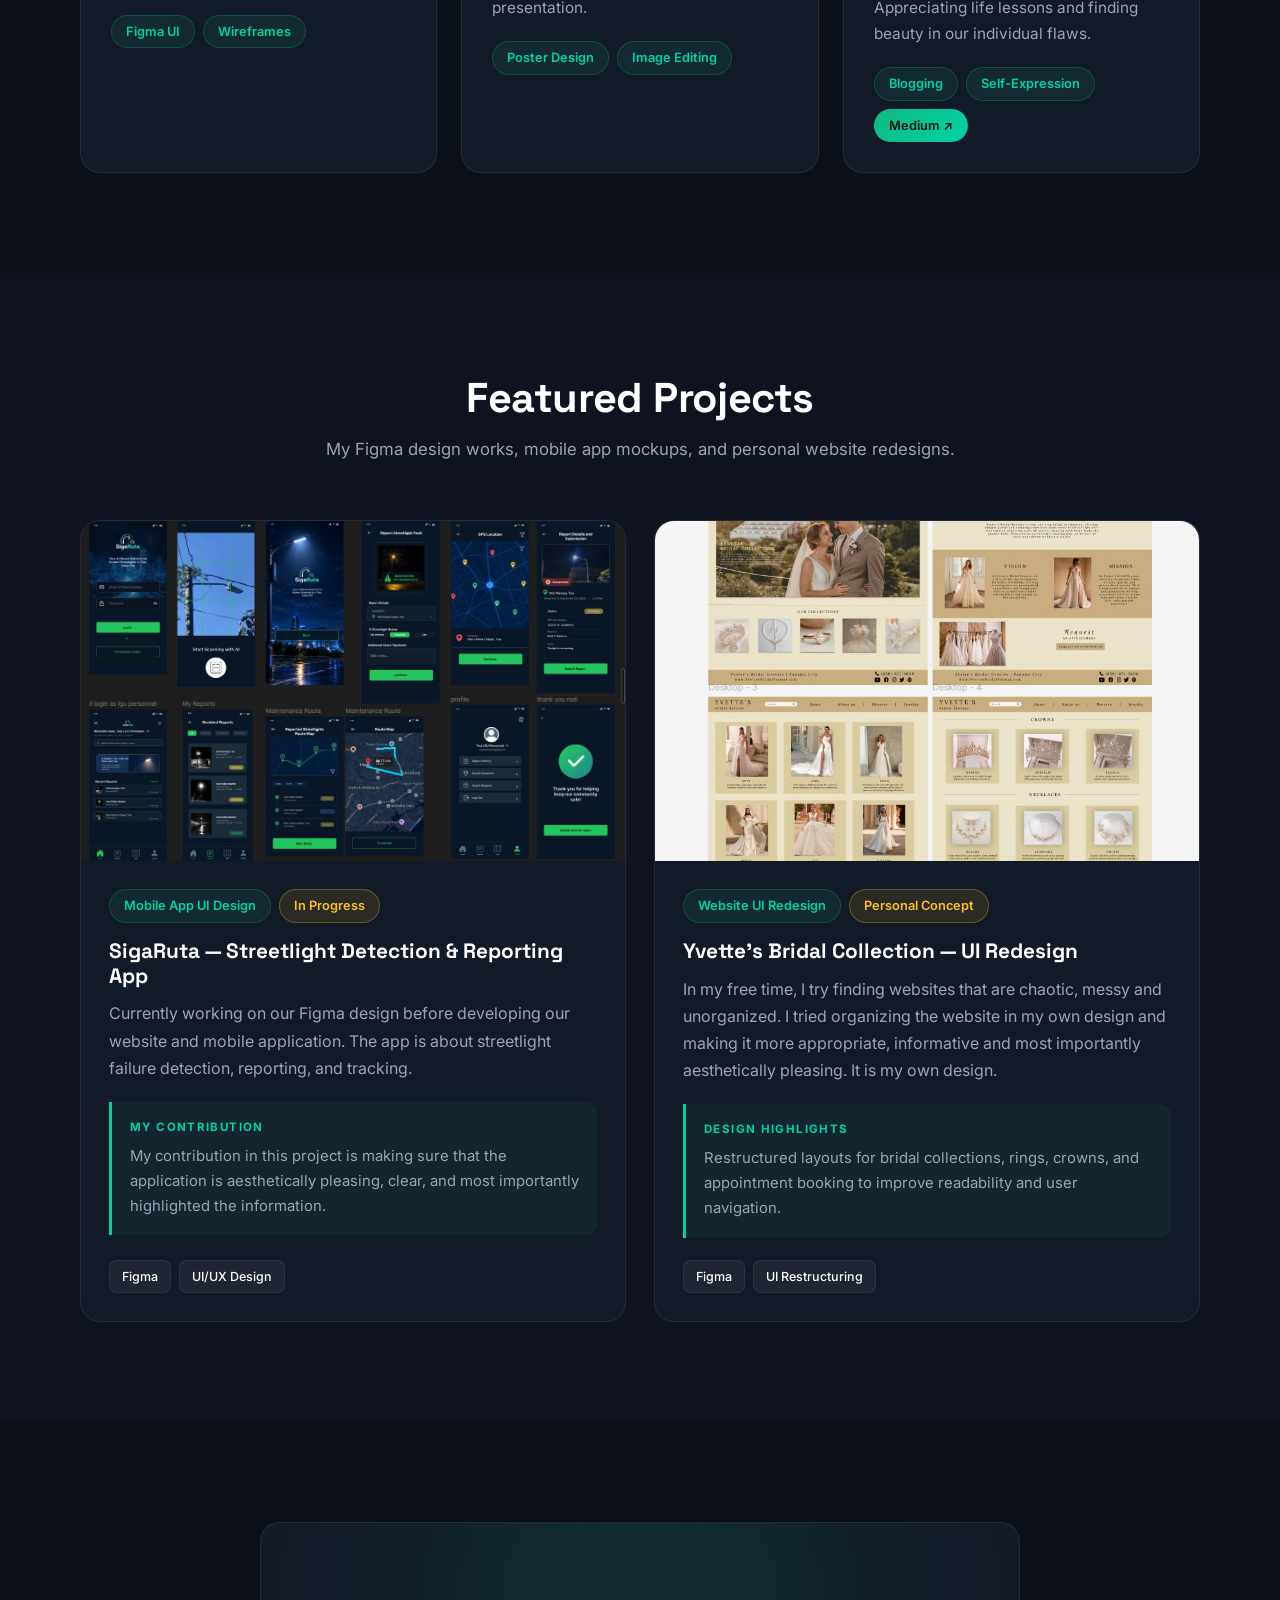
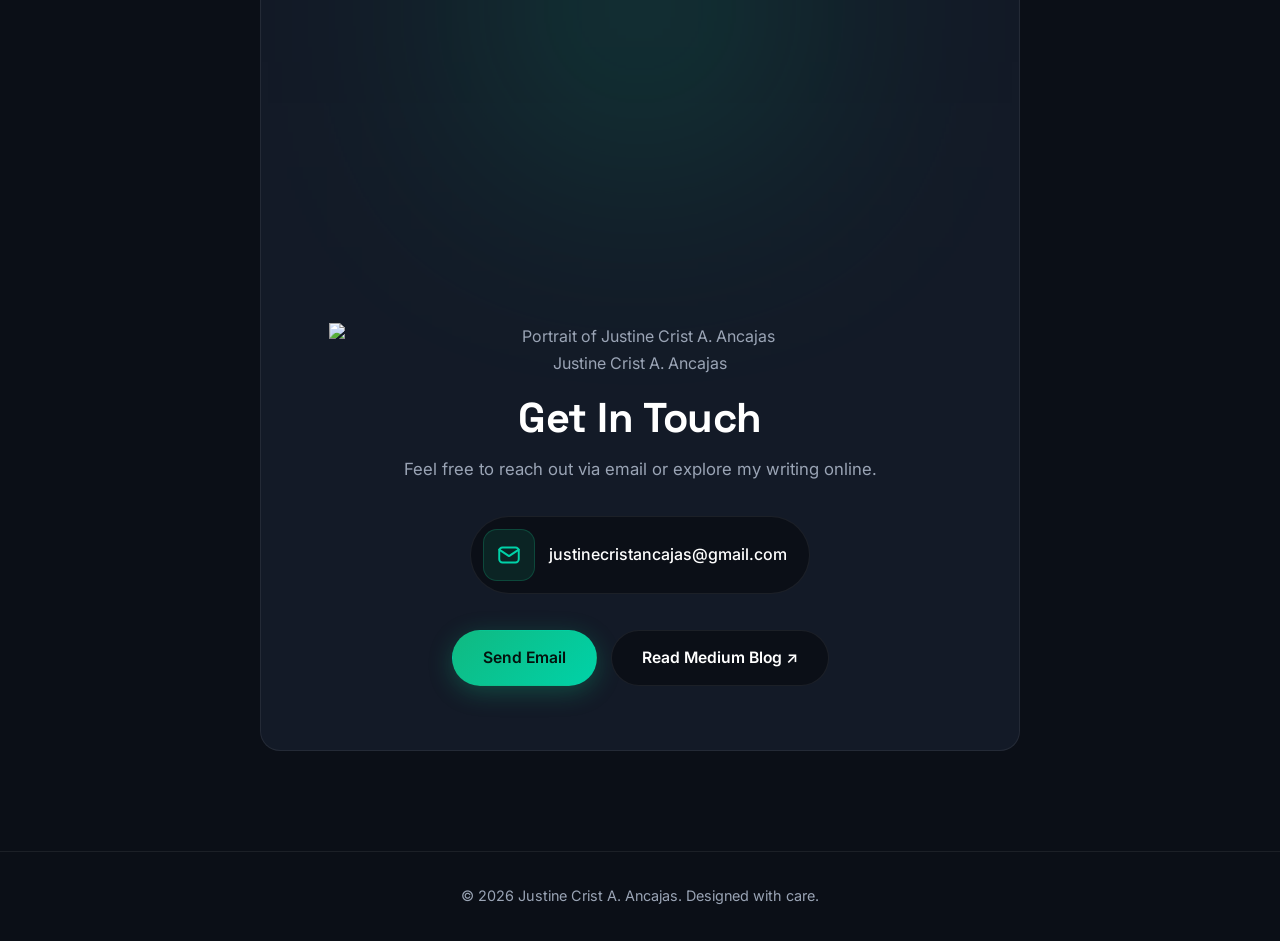
==== commit b02fcc37: "Enhance index.html with new UI elements and contact info Added scroll progress and cursor glow eleme" ====
--- a/index.html
+++ b/index.html
@@ -12,6 +12,8 @@
   <link rel="stylesheet" href="style.css" />
 </head>
 <body>
+  <div class="scroll-progress" id="scrollProgress"></div>
+  <div class="cursor-glow" id="cursorGlow" aria-hidden="true"></div>
 
   <!-- ============ NAVIGATION ============ -->
   <header class="navbar" id="navbar">
@@ -49,7 +51,7 @@
         <h1 class="hero-title">
           Hi, I'm <span class="gradient-text">Justine Crist A. Ancajas</span>
         </h1>
-        <p class="hero-role">UI Designer &amp; Creator</p>
+        <p class="hero-role"><span id="typed" data-text="UI Designer &amp; Creator">UI Designer &amp; Creator</span><span class="caret" aria-hidden="true"></span></p>
         <p class="hero-tagline">
           Passionate about digital design, clean UI layouts, and creative writing —
           turning ideas into simple, organized, and meaningful experiences.
@@ -197,19 +199,30 @@
       <div class="container">
         <div class="card contact-card">
           <div class="contact-glow"></div>
-          <h2 class="section-title">Get In Touch</h2>
-          <p class="section-subtitle">Feel free to reach out via email or explore my writing online.</p>
-
-          <div class="mail-row">
-            <div class="icon-box" aria-hidden="true">
-              <svg viewBox="0 0 24 24" fill="none" stroke="currentColor" stroke-width="1.8" stroke-linecap="round" stroke-linejoin="round"><rect x="3" y="5" width="18" height="14" rx="3"/><path d="M3 7l9 6 9-6"/></svg>
-            </div>
-            <a href="mailto:justinecristancajas@gmail.com" class="mail-address">justinecristancajas@gmail.com</a>
-          </div>
-
-          <div class="hero-actions center">
-            <a href="mailto:justinecristancajas@gmail.com" class="btn btn-primary">Send Email</a>
-            <a href="https://medium.com/" target="_blank" rel="noopener noreferrer" class="btn btn-dark">Read Medium Blog ↗</a>
+          <div class="contact-grid">
+            <figure class="contact-photo">
+              <div class="photo-frame">
+                <img src="images/justine.jpg" alt="Portrait of Justine Crist A. Ancajas" loading="lazy" />
+              </div>
+              <span class="photo-badge">Justine Crist A. Ancajas</span>
+            </figure>
+
+            <div class="contact-info">
+              <h2 class="section-title">Get In Touch</h2>
+              <p class="section-subtitle">Feel free to reach out via email or explore my writing online.</p>
+
+              <div class="mail-row">
+                <div class="icon-box" aria-hidden="true">
+                  <svg viewBox="0 0 24 24" fill="none" stroke="currentColor" stroke-width="1.8" stroke-linecap="round" stroke-linejoin="round"><rect x="3" y="5" width="18" height="14" rx="3"/><path d="M3 7l9 6 9-6"/></svg>
+                </div>
+                <a href="mailto:justinecristancajas@gmail.com" class="mail-address">justinecristancajas@gmail.com</a>
+              </div>
+
+              <div class="hero-actions contact-actions">
+                <a href="mailto:justinecristancajas@gmail.com" class="btn btn-primary">Send Email</a>
+                <a href="https://medium.com/" target="_blank" rel="noopener noreferrer" class="btn btn-dark">Read Medium Blog ↗</a>
+              </div>
+            </div>
           </div>
         </div>
       </div>
